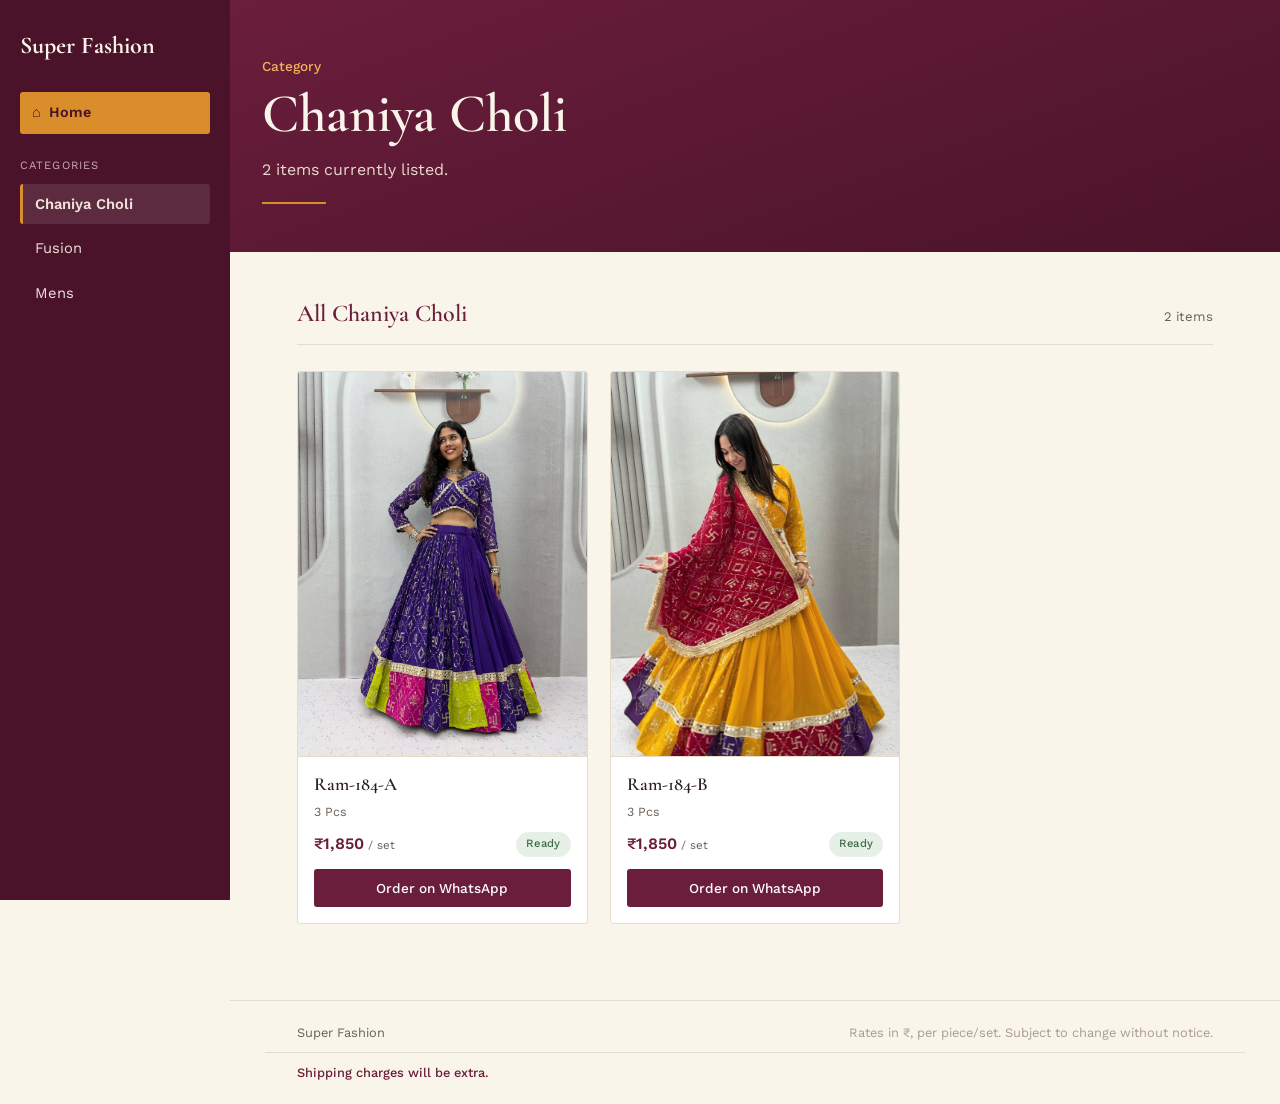
==== chaniya-choli.html @ fd224230 "Add files via upload" ====
<!DOCTYPE html>
<html lang="en">
<head>
<meta charset="UTF-8" />
<meta name="viewport" content="width=device-width, initial-scale=1.0" />
<title>Chaniya Choli — Super Fashion</title>
<link rel="preconnect" href="https://fonts.googleapis.com">
<link rel="preconnect" href="https://fonts.gstatic.com" crossorigin>
<link href="https://fonts.googleapis.com/css2?family=Cormorant+Garamond:wght@500;600;700&family=Work+Sans:wght@400;500;600&display=swap" rel="stylesheet">
<link rel="stylesheet" href="styles.css" />
</head>
<body>
<div class="layout">

  <aside class="sidebar">
    <span class="sidebar-brand">Super Fashion</span>
    <a class="sidebar-home" href="index.html">&#8962;&nbsp; Home</a>
    <p class="sidebar-label">CATEGORIES</p>
    <ul class="sidebar-nav">
      <li><a class="active" href="chaniya-choli.html">Chaniya Choli</a></li>
<li><a class="" href="fusion.html">Fusion</a></li>
<li><a class="" href="mens.html">Mens</a></li>

    </ul>
  </aside>

  <div class="content">

    <section class="hero">
      <div class="wrap">
        <p class="hero-kicker">Category</p>
        <h1 class="hero-title">Chaniya Choli</h1>
        <p class="hero-sub">2 items currently listed.</p>
        <div class="hero-rule"></div>
      </div>
    </section>
    <section class="section">
      <div class="wrap">
        <div class="section-head">
          <h2>All Chaniya Choli</h2>
          <span class="count">2 items</span>
        </div>
        <div class="grid">

        <article class="card">
          <div class="card-photo">
            <img src="[data-uri]" alt="Ram-184-A" />
          </div>
          <div class="card-body">
            <p class="card-code">Ram-184-A</p>
            <p class="card-pcs">3 Pcs</p>
            <div class="card-meta">
              <span class="card-price">₹1,850<span class="unit">/ set</span></span>
              <span class="pill pill-ready">Ready</span>
            </div>
            <a class="card-cta" href="https://wa.me/919106578260?text=Hi%2C%20I%27m%20interested%20in%20Ram-184-A%20%28%E2%82%B91%2C850%29" target="_blank" rel="noopener">Order on WhatsApp</a>
          </div>
        </article>

        <article class="card">
          <div class="card-photo">
            <img src="[data-uri]" alt="Ram-184-B" />
          </div>
          <div class="card-body">
            <p class="card-code">Ram-184-B</p>
            <p class="card-pcs">3 Pcs</p>
            <div class="card-meta">
              <span class="card-price">₹1,850<span class="unit">/ set</span></span>
              <span class="pill pill-ready">Ready</span>
            </div>
            <a class="card-cta" href="https://wa.me/919106578260?text=Hi%2C%20I%27m%20interested%20in%20Ram-184-B%20%28%E2%82%B91%2C850%29" target="_blank" rel="noopener">Order on WhatsApp</a>
          </div>
        </article>

        </div>
      </div>
    </section>

    <footer class="site-footer">
      <div class="wrap footer-row">
        <span>Super Fashion</span>
        <span class="dim">Rates in ₹, per piece/set. Subject to change without notice.</span>
      </div>
      <div class="wrap shipping-note">Shipping charges will be extra.</div>
    </footer>
  </div>
</div>
</body>
</html>
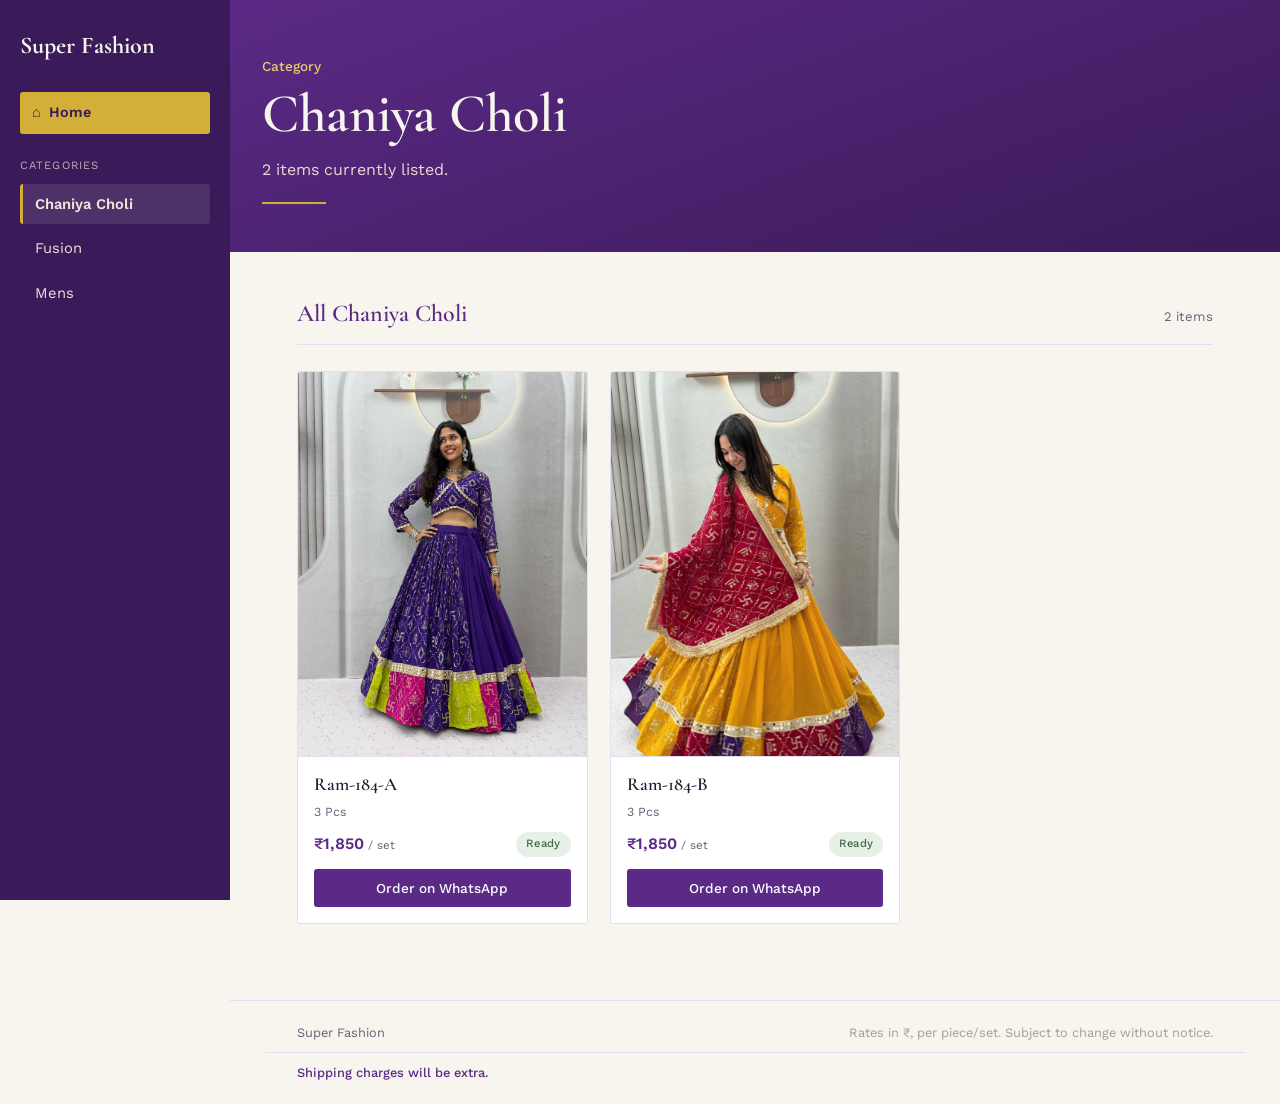
==== commit bbcde3f6: "Add files via upload" ====
--- a/chaniya-choli.html
+++ b/chaniya-choli.html
@@ -7,7 +7,24 @@
 <link rel="preconnect" href="https://fonts.googleapis.com">
 <link rel="preconnect" href="https://fonts.gstatic.com" crossorigin>
 <link href="https://fonts.googleapis.com/css2?family=Cormorant+Garamond:wght@500;600;700&family=Work+Sans:wght@400;500;600&display=swap" rel="stylesheet">
-<link rel="stylesheet" href="styles.css" />
+<style>
+  :root{
+    --wine: #5b2a86;
+    --wine-dark: #3a1a58;
+    --marigold: #d4af37;
+    --marigold-light: #e8cc6e;
+    --cream: #f8f5ee;
+    --ink: #241b30;
+    --ink-soft: #6a5f78;
+    --line: #e6ddf0;
+    --ready: #3f6b47;
+    --wait: #a35b1f;
+    --radius: 3px;
+    --serif: "Cormorant Garamond", Georgia, serif;
+    --sans: "Work Sans", -apple-system, BlinkMacSystemFont, sans-serif;
+  }
+</style>
+<link rel="stylesheet" href="base.css" />
 </head>
 <body>
 <div class="layout">
--- a/base.css
+++ b/base.css
@@ -0,0 +1,66 @@
+*{box-sizing:border-box;}
+body{ margin:0; background:var(--cream); color:var(--ink); font-family:var(--sans); line-height:1.5; -webkit-font-smoothing:antialiased; }
+a{ color:inherit; }
+
+.layout{ display:flex; min-height:100vh; }
+
+.sidebar{
+  width:230px; flex-shrink:0; background:var(--wine-dark); color:var(--cream);
+  padding:28px 20px; position:sticky; top:0; height:100vh; overflow-y:auto;
+}
+.sidebar-brand{ font-family:var(--serif); font-size:1.5rem; font-weight:700; margin-bottom:28px; display:block; }
+.sidebar-home{
+  display:flex; align-items:center; gap:8px; padding:10px 12px; border-radius:var(--radius);
+  background:var(--marigold); color:var(--wine-dark); font-weight:600; text-decoration:none;
+  font-size:0.9rem; margin-bottom:24px;
+}
+.sidebar-label{ font-size:0.7rem; letter-spacing:0.1em; color:#c9a9b8; margin:0 0 10px; }
+.sidebar-nav{ list-style:none; margin:0; padding:0; }
+.sidebar-nav li{ margin-bottom:4px; }
+.sidebar-nav a{
+  display:block; padding:9px 12px; border-radius:var(--radius); text-decoration:none;
+  color:#f0e3da; font-size:0.92rem; border-left:3px solid transparent;
+}
+.sidebar-nav a:hover{ background:rgba(255,255,255,0.06); }
+.sidebar-nav a.active{ background:rgba(255,255,255,0.1); border-left-color:var(--marigold); font-weight:600; }
+
+.content{ flex:1; min-width:0; }
+.wrap{ max-width:980px; margin:0 auto; padding:0 32px; }
+
+.hero{ background:linear-gradient(160deg, var(--wine) 0%, var(--wine-dark) 100%); color:var(--cream); padding:56px 0 48px; }
+.hero .wrap{ max-width:640px; margin:0; padding-left:32px; }
+.hero-kicker{ font-size:0.85rem; color:var(--marigold-light); margin:0 0 10px; font-weight:500; }
+.hero-title{ font-family:var(--serif); font-size:clamp(2.2rem, 5vw, 3.4rem); font-weight:600; margin:0 0 14px; line-height:1.05; }
+.hero-sub{ font-size:1rem; color:#e9d9d0; max-width:46ch; margin:0 0 20px; }
+.hero-rule{ width:64px; height:2px; background:var(--marigold); }
+
+.section{ padding:44px 0 8px; }
+.section-head{ display:flex; align-items:baseline; justify-content:space-between; border-bottom:1px solid var(--line); padding-bottom:12px; margin-bottom:26px; }
+.section-head h2{ font-family:var(--serif); font-size:1.5rem; font-weight:600; margin:0; color:var(--wine); }
+.section-head .see-all{ font-size:0.85rem; color:var(--wine); text-decoration:none; font-weight:500; }
+.section-head .count{ font-size:0.82rem; color:var(--ink-soft); }
+
+.grid{ display:grid; grid-template-columns:repeat(3, 1fr); gap:22px; margin-bottom:48px; }
+@media (max-width: 900px){ .grid{ grid-template-columns:repeat(2, 1fr); } }
+@media (max-width: 600px){ .grid{ grid-template-columns:1fr; } .sidebar{ position:relative; height:auto; width:100%; } .layout{ flex-direction:column; } }
+
+.card{ background:#fff; border:1px solid var(--line); border-radius:var(--radius); overflow:hidden; display:flex; flex-direction:column; }
+.card-photo{ aspect-ratio:3/4; background:#efe6d4; overflow:hidden; position:relative; }
+.card-photo img{ width:100%; height:100%; object-fit:cover; display:block; }
+.card-photo .fallback{ position:absolute; inset:0; display:flex; align-items:center; justify-content:center; font-family:var(--serif); color:var(--ink-soft); font-size:0.85rem; text-align:center; padding:16px; background:#efe6d4; }
+.card-body{ padding:14px 16px 16px; border-top:1px solid var(--line); }
+.card-code{ font-family:var(--serif); font-size:1.15rem; font-weight:600; margin:0 0 4px; }
+.card-pcs{ font-size:0.78rem; color:var(--ink-soft); margin:0 0 10px; }
+.card-meta{ display:flex; align-items:center; justify-content:space-between; margin-bottom:12px; }
+.card-price{ font-size:1rem; font-weight:600; color:var(--wine); }
+.card-price .unit{ font-size:0.72rem; font-weight:400; color:var(--ink-soft); margin-left:4px; }
+.pill{ font-size:0.7rem; letter-spacing:0.03em; padding:4px 10px; border-radius:999px; font-weight:500; }
+.pill-ready{ background:#e7f0e6; color:var(--ready); }
+.pill-wait{ background:#f5e6d3; color:var(--wait); }
+.card-cta{ display:block; text-align:center; padding:9px; border-radius:var(--radius); background:var(--wine); color:#fff; text-decoration:none; font-size:0.85rem; font-weight:500; }
+.card-cta.disabled{ background:#ddd3c4; color:#8a7f70; pointer-events:none; }
+
+.site-footer{ border-top:1px solid var(--line); padding:22px 0; margin-top:20px; }
+.footer-row{ display:flex; justify-content:space-between; font-size:0.8rem; color:var(--ink-soft); flex-wrap:wrap; gap:8px; }
+.footer-row .dim{ color:#a89d8f; }
+.shipping-note{ margin-top:10px; padding-top:10px; border-top:1px solid var(--line); font-size:0.8rem; font-weight:500; color:var(--wine); }
